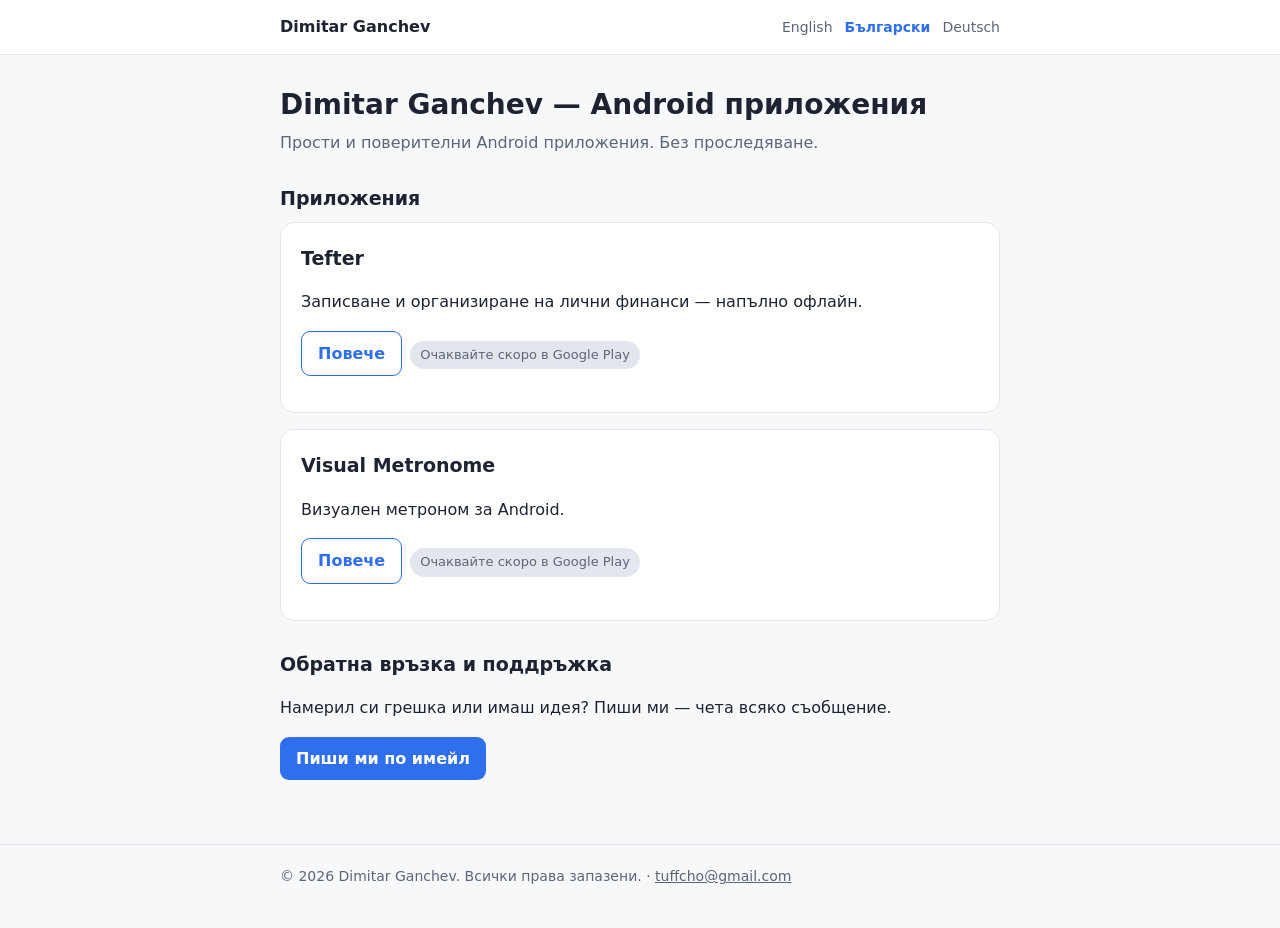
==== bg/index.html @ 8f1b899c "Add apps website: Tefter and Visual Metronome (EN/BG/DE) with privacy policies Co-Authored-By: Claud" ====
<!DOCTYPE html>
<html lang="bg">
<head>
<meta charset="utf-8">
<meta name="viewport" content="width=device-width,initial-scale=1">
<title>Dimitar Ganchev — Android приложения</title>
<link rel="stylesheet" href="/style.css">
</head>
<body>
<header class="top"><div class="wrap">
<a class="brand" href="/bg/">Dimitar Ganchev</a>
<nav class="langs"><a class="" href="/" hreflang="en">English</a><a class="cur" href="/bg/" hreflang="bg">Български</a><a class="" href="/de/" hreflang="de">Deutsch</a></nav>
</div></header>
<main><div class="wrap">
<h1>Dimitar Ganchev — Android приложения</h1>
<p class="lead">Прости и поверителни Android приложения. Без проследяване.</p>
<h2>Приложения</h2>
<section class="card">
<h2>Tefter</h2>
<p>Записване и организиране на лични финанси — напълно офлайн.</p>
<p><a class="btn ghost" href="/bg/tefter/">Повече</a><span class="badge">Очаквайте скоро в Google Play</span></p>
</section>
<section class="card">
<h2>Visual Metronome</h2>
<p>Визуален метроном за Android.</p>
<p><a class="btn ghost" href="/bg/visual-metronome/">Повече</a><span class="badge">Очаквайте скоро в Google Play</span></p>
</section>

<h2>Обратна връзка и поддръжка</h2>
<p>Намерил си грешка или имаш идея? Пиши ми — чета всяко съобщение.</p>
<p><a class="btn" href="mailto:tuffcho@gmail.com?subject=Dimitar Ganchev%20apps">Пиши ми по имейл</a></p>
</div></main>
<footer><div class="wrap">© 2026 Dimitar Ganchev. Всички права запазени. · <a href="mailto:tuffcho@gmail.com">tuffcho@gmail.com</a></div></footer>
</body>
</html>
---- style.css ----
:root{--bg:#f7f8fa;--card:#fff;--text:#1d2330;--muted:#5d6678;--accent:#2f6fed;--line:#e3e6ec}
@media (prefers-color-scheme:dark){:root{--bg:#12151c;--card:#1b2029;--text:#e8ebf2;--muted:#9aa3b5;--accent:#6f9bff;--line:#2b3140}}
*{box-sizing:border-box}
body{margin:0;font:16px/1.6 system-ui,-apple-system,"Segoe UI",Roboto,sans-serif;background:var(--bg);color:var(--text)}
a{color:var(--accent)}
.wrap{max-width:760px;margin:0 auto;padding:0 20px}
header.top{border-bottom:1px solid var(--line);background:var(--card)}
header.top .wrap{display:flex;justify-content:space-between;align-items:center;gap:12px;padding-top:14px;padding-bottom:14px;flex-wrap:wrap}
header.top a.brand{font-weight:700;color:var(--text);text-decoration:none}
.langs a{margin-left:12px;text-decoration:none;color:var(--muted);font-size:14px}
.langs a.cur{color:var(--accent);font-weight:700}
main{padding:32px 0 48px}
h1{font-size:28px;line-height:1.25;margin:0 0 8px}
h2{font-size:19px;margin:28px 0 8px}
.lead{color:var(--muted);margin:0 0 24px}
.card{background:var(--card);border:1px solid var(--line);border-radius:14px;padding:20px;margin:0 0 16px}
.card h2{margin-top:0}
.btn{display:inline-block;background:var(--accent);color:#fff;text-decoration:none;padding:9px 16px;border-radius:9px;font-weight:600;margin-right:8px}
.btn.ghost{background:transparent;color:var(--accent);border:1px solid var(--accent)}
.badge{display:inline-block;background:var(--line);color:var(--muted);padding:4px 10px;border-radius:99px;font-size:13px;margin-right:8px}
ul{padding-left:22px}
footer{border-top:1px solid var(--line);color:var(--muted);font-size:14px;padding:20px 0 40px}
footer a{color:var(--muted)}
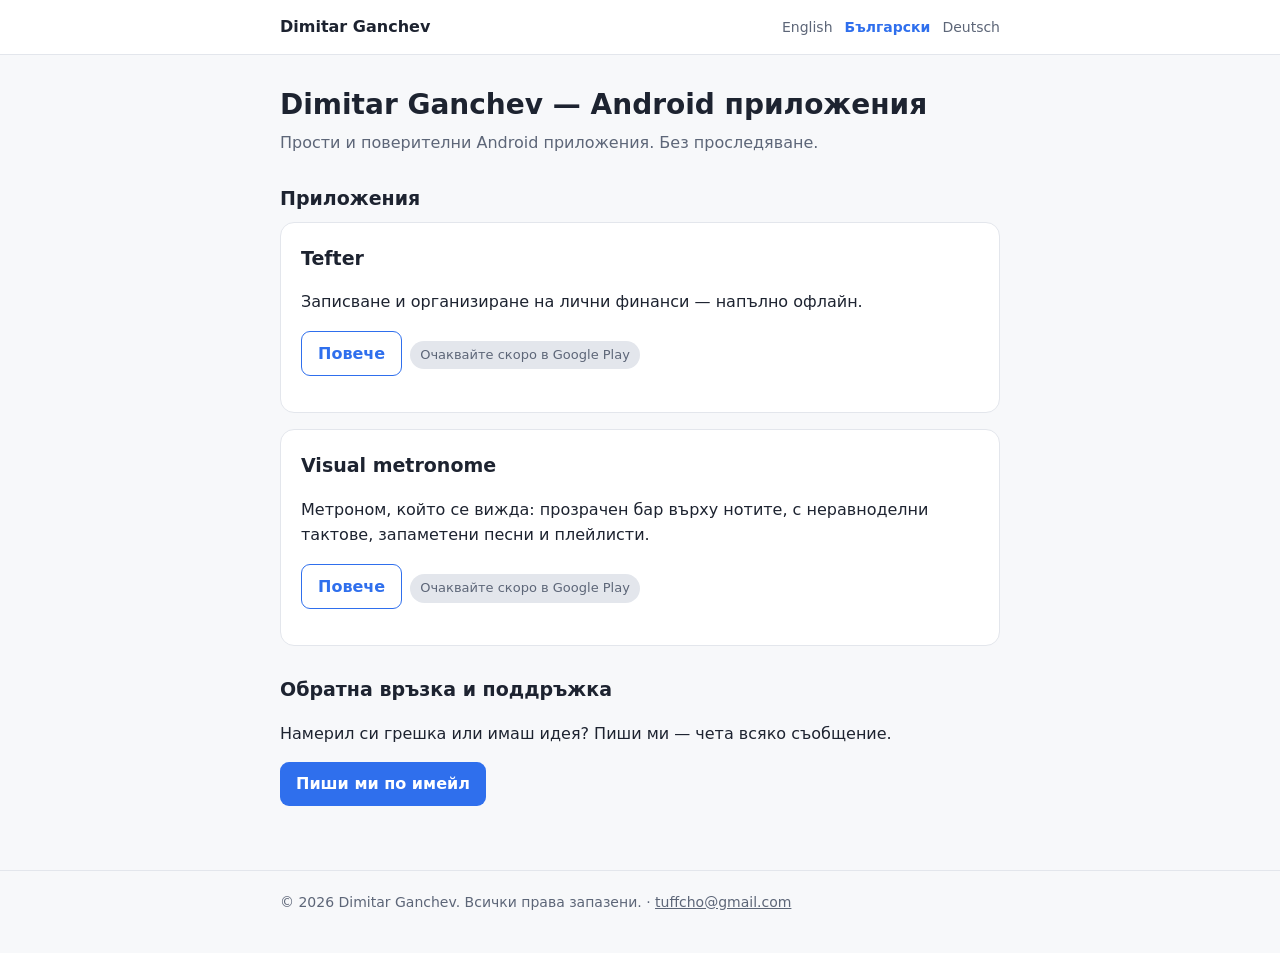
==== commit 05586539: "Visual metronome page in the style of the Tefter page - Yellow hero with banner (EN/BG/DE), icon, ke" ====
--- a/bg/index.html
+++ b/bg/index.html
@@ -21,8 +21,8 @@
 <p><a class="btn ghost" href="/bg/tefter/">Повече</a><span class="badge">Очаквайте скоро в Google Play</span></p>
 </section>
 <section class="card">
-<h2>Visual Metronome</h2>
-<p>Визуален метроном за Android.</p>
+<h2>Visual metronome</h2>
+<p>Метроном, който се вижда: прозрачен бар върху нотите, с неравноделни тактове, запаметени песни и плейлисти.</p>
 <p><a class="btn ghost" href="/bg/visual-metronome/">Повече</a><span class="badge">Очаквайте скоро в Google Play</span></p>
 </section>
 
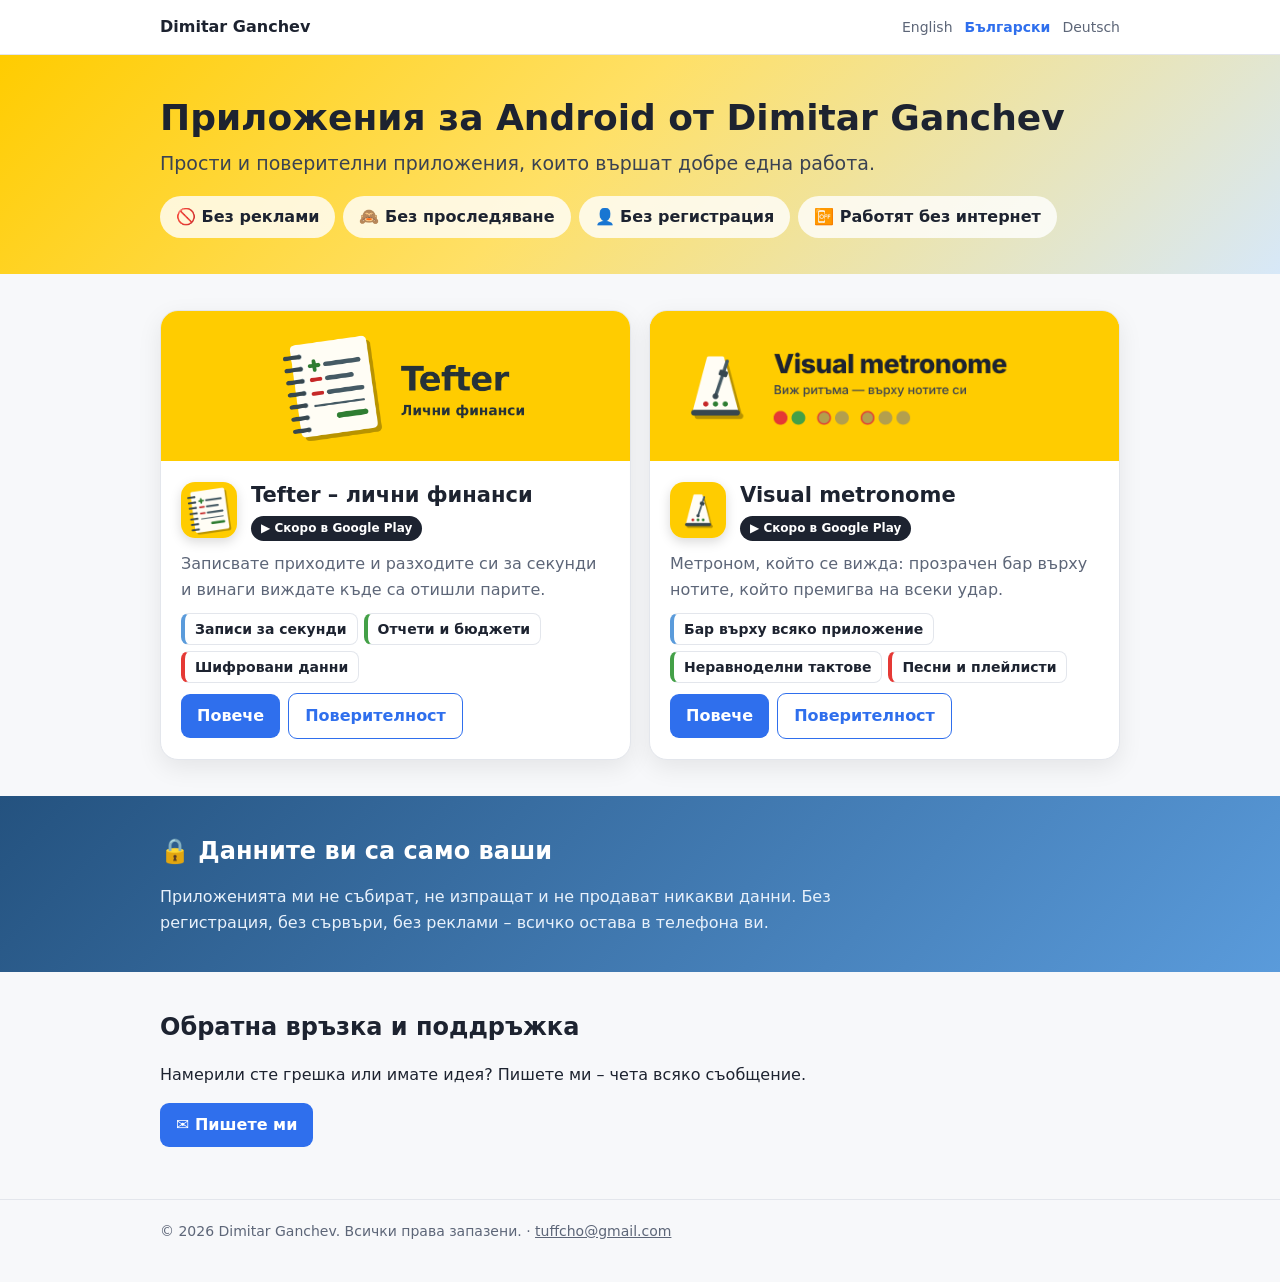
==== commit a8ad21e0: "Home page in the style of the app pages - Yellow hero with a short lead and key points (no ads, no t" ====
--- a/bg/index.html
+++ b/bg/index.html
@@ -3,33 +3,57 @@
 <head>
 <meta charset="utf-8">
 <meta name="viewport" content="width=device-width,initial-scale=1">
-<title>Dimitar Ganchev — Android приложения</title>
+<title>Dimitar Ganchev — приложения за Android</title>
+<meta name="description" content="Прости и поверителни приложения, които вършат добре една работа.">
 <link rel="stylesheet" href="/style.css">
+<link rel="stylesheet" href="/home.css">
 </head>
-<body>
+<body class="home">
 <header class="top"><div class="wrap">
 <a class="brand" href="/bg/">Dimitar Ganchev</a>
 <nav class="langs"><a class="" href="/" hreflang="en">English</a><a class="cur" href="/bg/" hreflang="bg">Български</a><a class="" href="/de/" hreflang="de">Deutsch</a></nav>
 </div></header>
-<main><div class="wrap">
-<h1>Dimitar Ganchev — Android приложения</h1>
-<p class="lead">Прости и поверителни Android приложения. Без проследяване.</p>
-<h2>Приложения</h2>
-<section class="card">
-<h2>Tefter</h2>
-<p>Записване и организиране на лични финанси — напълно офлайн.</p>
-<p><a class="btn ghost" href="/bg/tefter/">Повече</a><span class="badge">Очаквайте скоро в Google Play</span></p>
-</section>
-<section class="card">
-<h2>Visual metronome</h2>
-<p>Метроном, който се вижда: прозрачен бар върху нотите, с неравноделни тактове, запаметени песни и плейлисти.</p>
-<p><a class="btn ghost" href="/bg/visual-metronome/">Повече</a><span class="badge">Очаквайте скоро в Google Play</span></p>
-</section>
+<main>
+<section class="hero"><div class="wrap">
+<h1>Приложения за Android от Dimitar Ganchev</h1>
+<p class="lead">Прости и поверителни приложения, които вършат добре една работа.</p>
+<div class="chips"><span>🚫 Без реклами</span><span>🙈 Без проследяване</span><span>👤 Без регистрация</span><span>📴 Работят без интернет</span></div>
+</div></section>
 
+<section><div class="wrap">
+<div class="apps">
+<article class="app">
+<a class="banner" href="/bg/tefter/"><img src="/tefter/media/banner-bg.png" alt="Tefter – лични финанси"></a>
+<div class="body">
+<div class="head"><img src="/tefter/media/icon.png" alt=""><div><h3><a href="/bg/tefter/">Tefter – лични финанси</a></h3><span class="soon">▶ Скоро в Google Play</span></div></div>
+<p>Записвате приходите и разходите си за секунди и винаги виждате къде са отишли парите.</p>
+<ul><li style="--c:#5a9bdb">Записи за секунди</li><li style="--c:#43a047">Отчети и бюджети</li><li style="--c:#e53935">Шифровани данни</li></ul>
+<div class="actions"><a class="btn" href="/bg/tefter/">Повече</a><a class="btn ghost" href="/bg/tefter/privacy.html">Поверителност</a></div>
+</div>
+</article>
+<article class="app">
+<a class="banner" href="/bg/visual-metronome/"><img src="/visual-metronome/media/banner-bg.png" alt="Visual metronome"></a>
+<div class="body">
+<div class="head"><img src="/visual-metronome/media/icon.png" alt=""><div><h3><a href="/bg/visual-metronome/">Visual metronome</a></h3><span class="soon">▶ Скоро в Google Play</span></div></div>
+<p>Метроном, който се вижда: прозрачен бар върху нотите, който премигва на всеки удар.</p>
+<ul><li style="--c:#5a9bdb">Бар върху всяко приложение</li><li style="--c:#43a047">Неравноделни тактове</li><li style="--c:#e53935">Песни и плейлисти</li></ul>
+<div class="actions"><a class="btn" href="/bg/visual-metronome/">Повече</a><a class="btn ghost" href="/bg/visual-metronome/privacy.html">Поверителност</a></div>
+</div>
+</article>
+</div>
+</div></section>
+
+<section class="privacy"><div class="wrap">
+<h2>🔒 Данните ви са само ваши</h2>
+<p>Приложенията ми не събират, не изпращат и не продават никакви данни. Без регистрация, без сървъри, без реклами – всичко остава в телефона ви.</p>
+</div></section>
+
+<section><div class="wrap">
 <h2>Обратна връзка и поддръжка</h2>
-<p>Намерил си грешка или имаш идея? Пиши ми — чета всяко съобщение.</p>
-<p><a class="btn" href="mailto:tuffcho@gmail.com?subject=Dimitar Ganchev%20apps">Пиши ми по имейл</a></p>
-</div></main>
+<p>Намерили сте грешка или имате идея? Пишете ми – чета всяко съобщение.</p>
+<p><a class="btn" href="mailto:tuffcho@gmail.com?subject=Dimitar%20Ganchev%20apps">✉ Пишете ми</a></p>
+</div></section>
+</main>
 <footer><div class="wrap">© 2026 Dimitar Ganchev. Всички права запазени. · <a href="mailto:tuffcho@gmail.com">tuffcho@gmail.com</a></div></footer>
 </body>
 </html>
--- a/home.css
+++ b/home.css
@@ -0,0 +1,30 @@
+/* Home page: same look as the app pages (yellow hero, cards, blue privacy band). */
+.home main{padding:0}
+.home section{padding:36px 0}
+.home .wrap{max-width:1000px}
+.home h2{font-size:24px;margin:0 0 14px}
+.home .hero{background:linear-gradient(135deg,#ffcc00 0%,#ffe066 45%,#d7e8f8 100%);color:#1d2330;padding:40px 0 36px}
+.home .hero h1{font-size:36px;margin:0}
+.home .hero .lead{color:#3a4252;margin:8px 0 0;font-size:19px}
+.home .chips{display:flex;flex-wrap:wrap;gap:8px;margin:18px 0 0}
+.home .chips span{background:rgba(255,255,255,.8);border-radius:99px;padding:8px 16px;font-size:16px;font-weight:600}
+.home .apps{display:grid;grid-template-columns:repeat(auto-fit,minmax(300px,1fr));gap:18px}
+.home .app{background:var(--card);border:1px solid var(--line);border-radius:18px;overflow:hidden;box-shadow:0 8px 24px rgba(0,0,0,.08);display:flex;flex-direction:column}
+.home .app .banner{display:block;background:#ffcc00;height:150px}
+.home .app .banner img{width:100%;height:100%;object-fit:contain;display:block}
+.home .app .body{padding:18px 20px 20px;display:flex;flex-direction:column;gap:10px;flex:1}
+.home .app .head{display:flex;gap:14px;align-items:center}
+.home .app .head div{display:flex;flex-direction:column;align-items:flex-start;gap:4px}
+.home .app .head img{width:56px;height:56px;border-radius:14px;box-shadow:0 4px 12px rgba(0,0,0,.15)}
+.home .app h3{margin:0;font-size:21px}
+.home .app h3 a{color:var(--text);text-decoration:none}
+.home .app p{margin:0;color:var(--muted)}
+.home .app ul{margin:0;padding:0;list-style:none;display:flex;flex-wrap:wrap;gap:6px}
+.home .app li{border:1px solid var(--line);border-left:4px solid var(--c);border-radius:8px;padding:4px 10px;font-size:14px;font-weight:600}
+.home .app .actions{margin-top:auto;display:flex;flex-wrap:wrap;gap:8px;align-items:center}
+.home .app .actions .btn{margin:0}
+.home .soon{display:inline-block;background:#1d2330;color:#fff;padding:3px 10px;border-radius:99px;font-weight:700;font-size:12px}
+@media (prefers-color-scheme:dark){.home .soon{background:#e8ebf2;color:#1d2330}}
+.home .privacy{background:linear-gradient(135deg,#24527f,#5a9bdb);color:#fff}
+.home .privacy p{color:#e8f1fb;max-width:720px;margin:0}
+@media (max-width:600px){.home .hero h1{font-size:28px}.home .hero{padding:28px 0}}
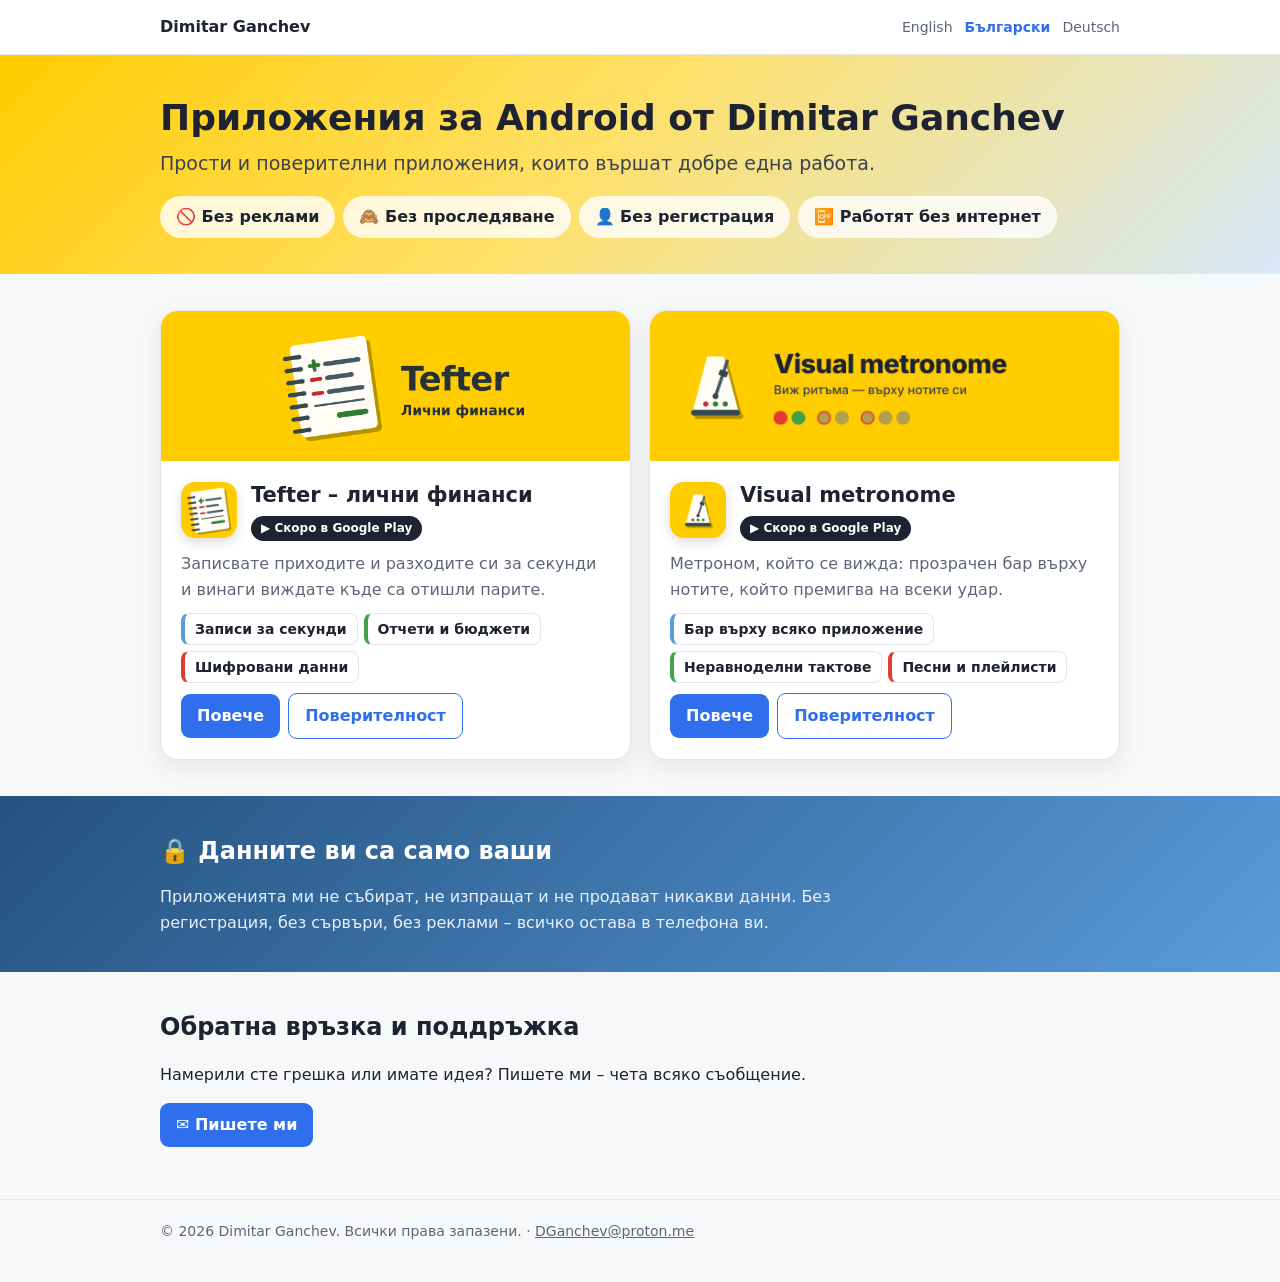
==== commit fb1c6819: "Use the public contact address DGanchev@proton.me everywhere Co-Authored-By: Claude Opus 5.5 <norepl" ====
--- a/bg/index.html
+++ b/bg/index.html
@@ -51,9 +51,9 @@
 <section><div class="wrap">
 <h2>Обратна връзка и поддръжка</h2>
 <p>Намерили сте грешка или имате идея? Пишете ми – чета всяко съобщение.</p>
-<p><a class="btn" href="mailto:tuffcho@gmail.com?subject=Dimitar%20Ganchev%20apps">✉ Пишете ми</a></p>
+<p><a class="btn" href="mailto:DGanchev@proton.me?subject=Dimitar%20Ganchev%20apps">✉ Пишете ми</a></p>
 </div></section>
 </main>
-<footer><div class="wrap">© 2026 Dimitar Ganchev. Всички права запазени. · <a href="mailto:tuffcho@gmail.com">tuffcho@gmail.com</a></div></footer>
+<footer><div class="wrap">© 2026 Dimitar Ganchev. Всички права запазени. · <a href="mailto:DGanchev@proton.me">DGanchev@proton.me</a></div></footer>
 </body>
 </html>
